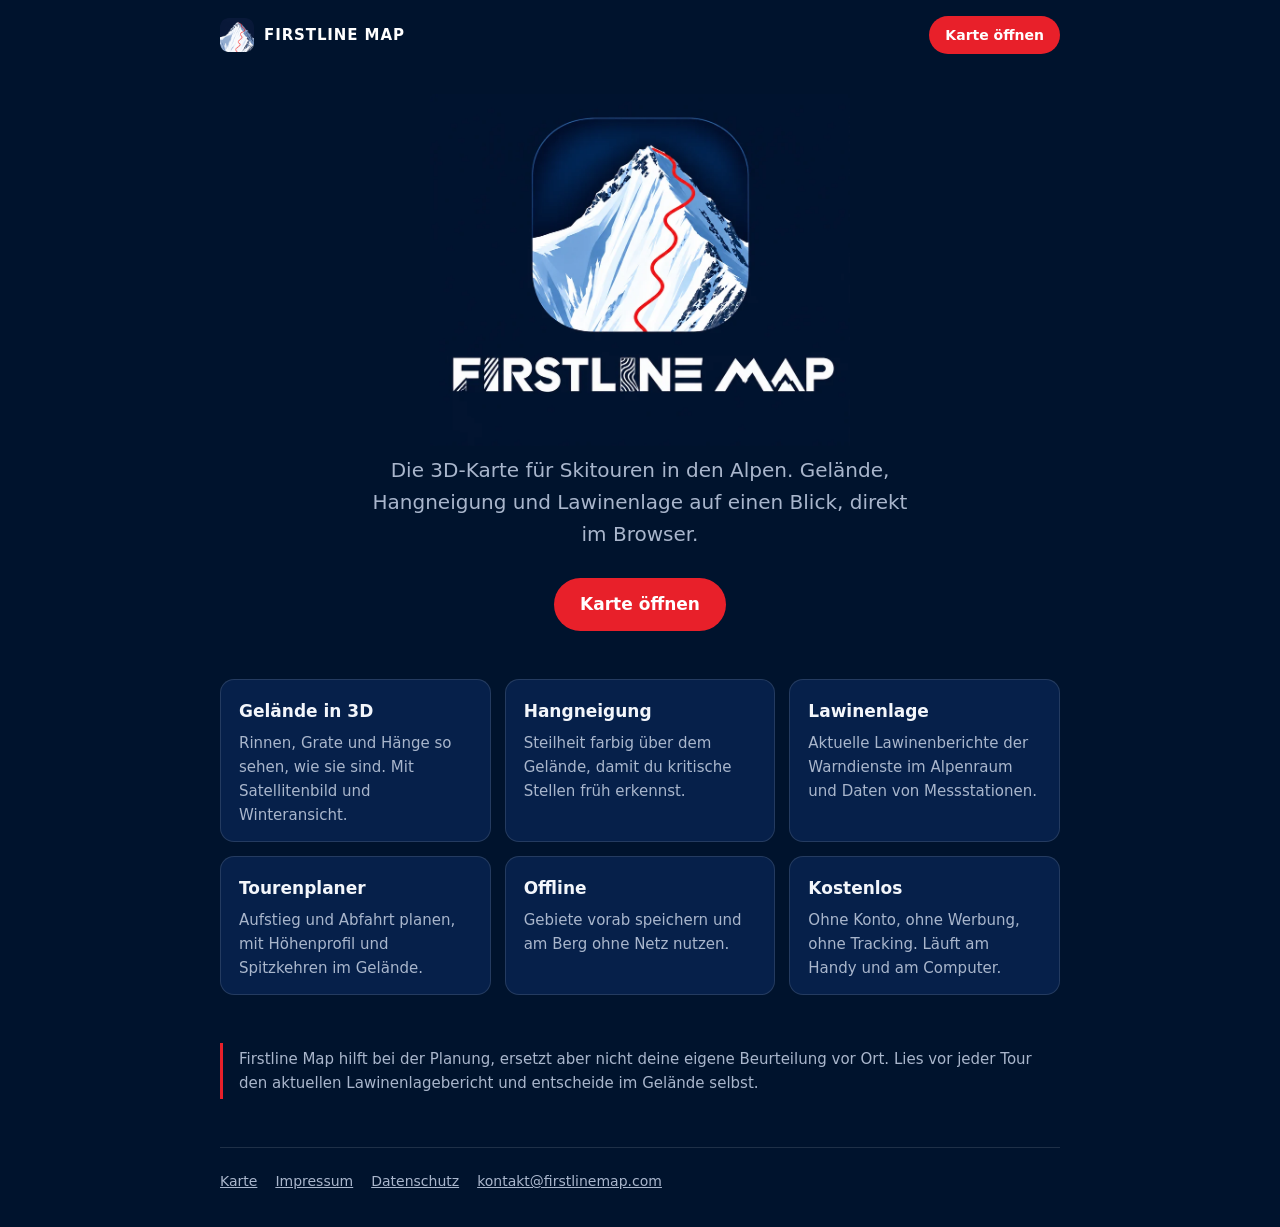
==== index.html @ 265bdfd9 "Startseite, Impressum und Datenschutz Co-Authored-By: Claude Opus 5.5 <noreply@anthropic.com> Claude" ====
<!doctype html>
<html lang="de">
<head>
<meta charset="utf-8">
<meta name="viewport" content="width=device-width,initial-scale=1">
<title>Firstline Map: 3D-Tourenkarte für Skitouren in den Alpen</title>
<meta name="description" content="Firstline Map ist eine kostenlose 3D-Karte für Skitouren und Bergtouren in den Alpen: Gelände, Hangneigung, Lawinenlage und Tourenplaner im Browser.">
<meta name="theme-color" content="#00132d">
<link rel="icon" href="icon-192.png">
<link rel="apple-touch-icon" href="icon-192.png">
<meta property="og:title" content="Firstline Map">
<meta property="og:description" content="3D-Tourenkarte für Skitouren in den Alpen.">
<meta property="og:image" content="https://firstlinemap.com/icon-512.png">
<link rel="stylesheet" href="style.css">
<script>
/* firstlinemap.com hatte kurz die Karten-App. Alten Offline-Speicher dieser Adresse aufräumen. */
if("serviceWorker" in navigator){navigator.serviceWorker.getRegistrations().then(function(rs){rs.forEach(function(r){r.unregister()})}).catch(function(){})}
if(window.caches){caches.keys().then(function(ks){ks.forEach(function(k){caches.delete(k)})}).catch(function(){})}
</script>
</head>
<body>
<div class="wrap">
  <header class="top">
    <a class="brand" href="/"><img src="icon-192.png" alt="">Firstline Map</a>
    <a class="btn small" href="https://map.firstlinemap.com/">Karte öffnen</a>
  </header>

  <section class="hero">
    <img src="splash-logo.webp" alt="Firstline Map Logo" width="900" height="753">
    <p class="lead">Die 3D-Karte für Skitouren in den Alpen. Gelände, Hangneigung und Lawinenlage auf einen Blick, direkt im Browser.</p>
    <a class="btn" href="https://map.firstlinemap.com/">Karte öffnen</a>
  </section>

  <section class="feat">
    <div><h3>Gelände in 3D</h3><p>Rinnen, Grate und Hänge so sehen, wie sie sind. Mit Satellitenbild und Winteransicht.</p></div>
    <div><h3>Hangneigung</h3><p>Steilheit farbig über dem Gelände, damit du kritische Stellen früh erkennst.</p></div>
    <div><h3>Lawinenlage</h3><p>Aktuelle Lawinenberichte der Warndienste im Alpenraum und Daten von Messstationen.</p></div>
    <div><h3>Tourenplaner</h3><p>Aufstieg und Abfahrt planen, mit Höhenprofil und Spitzkehren im Gelände.</p></div>
    <div><h3>Offline</h3><p>Gebiete vorab speichern und am Berg ohne Netz nutzen.</p></div>
    <div><h3>Kostenlos</h3><p>Ohne Konto, ohne Werbung, ohne Tracking. Läuft am Handy und am Computer.</p></div>
  </section>

  <p class="note">Firstline Map hilft bei der Planung, ersetzt aber nicht deine eigene Beurteilung vor Ort. Lies vor jeder Tour den aktuellen Lawinenlagebericht und entscheide im Gelände selbst.</p>

  <footer>
    <nav>
      <a href="https://map.firstlinemap.com/">Karte</a>
      <a href="/impressum/">Impressum</a>
      <a href="/datenschutz/">Datenschutz</a>
      <a href="mailto:kontakt@firstlinemap.com">kontakt@firstlinemap.com</a>
    </nav>
  </footer>
</div>
</body>
</html>
---- style.css ----
:root{--bg:#00132d;--bg2:#06204a;--fg:#f3f6fb;--mut:#a9b6cc;--red:#e8202a;--line:rgba(255,255,255,.12)}
*{box-sizing:border-box}
html,body{margin:0;background:var(--bg);color:var(--fg);font:16px/1.6 system-ui,-apple-system,"Segoe UI",Roboto,Helvetica,Arial,sans-serif;-webkit-text-size-adjust:100%}
a{color:#fff}
.wrap{max-width:880px;margin:0 auto;padding:0 20px}
header.top{display:flex;align-items:center;justify-content:space-between;padding:16px 0}
header.top a.brand{display:flex;align-items:center;gap:10px;text-decoration:none;font-weight:700;letter-spacing:.06em;text-transform:uppercase;font-size:15px}
header.top img{width:34px;height:34px;border-radius:8px}
.btn{display:inline-block;background:var(--red);color:#fff;text-decoration:none;font-weight:700;padding:13px 26px;border-radius:999px;font-size:17px}
.btn.small{padding:8px 16px;font-size:14px}
.btn:hover{filter:brightness(1.1)}
.hero{text-align:center;padding:24px 0 48px}
.hero img{width:min(420px,86%);height:auto;display:block;margin:0 auto 8px}
.hero p.lead{font-size:20px;color:var(--mut);max-width:560px;margin:0 auto 28px}
.feat{display:grid;grid-template-columns:repeat(auto-fit,minmax(240px,1fr));gap:14px;padding:0 0 48px}
.feat div{background:var(--bg2);border:1px solid var(--line);border-radius:14px;padding:18px 18px 14px}
.feat h3{margin:0 0 6px;font-size:17px}
.feat p{margin:0;color:var(--mut);font-size:15px}
.note{border-left:3px solid var(--red);padding:4px 0 4px 16px;color:var(--mut);margin:0 0 48px;font-size:15px}
.doc{padding:8px 0 56px}
.doc h1{font-size:30px;margin:12px 0 18px}
.doc h2{font-size:19px;margin:30px 0 8px}
.doc p,.doc li{color:#dbe3ef}
.doc ul{padding-left:20px}
footer{border-top:1px solid var(--line);padding:22px 0 34px;color:var(--mut);font-size:14px}
footer nav{display:flex;flex-wrap:wrap;gap:18px}
footer a{color:var(--mut)}
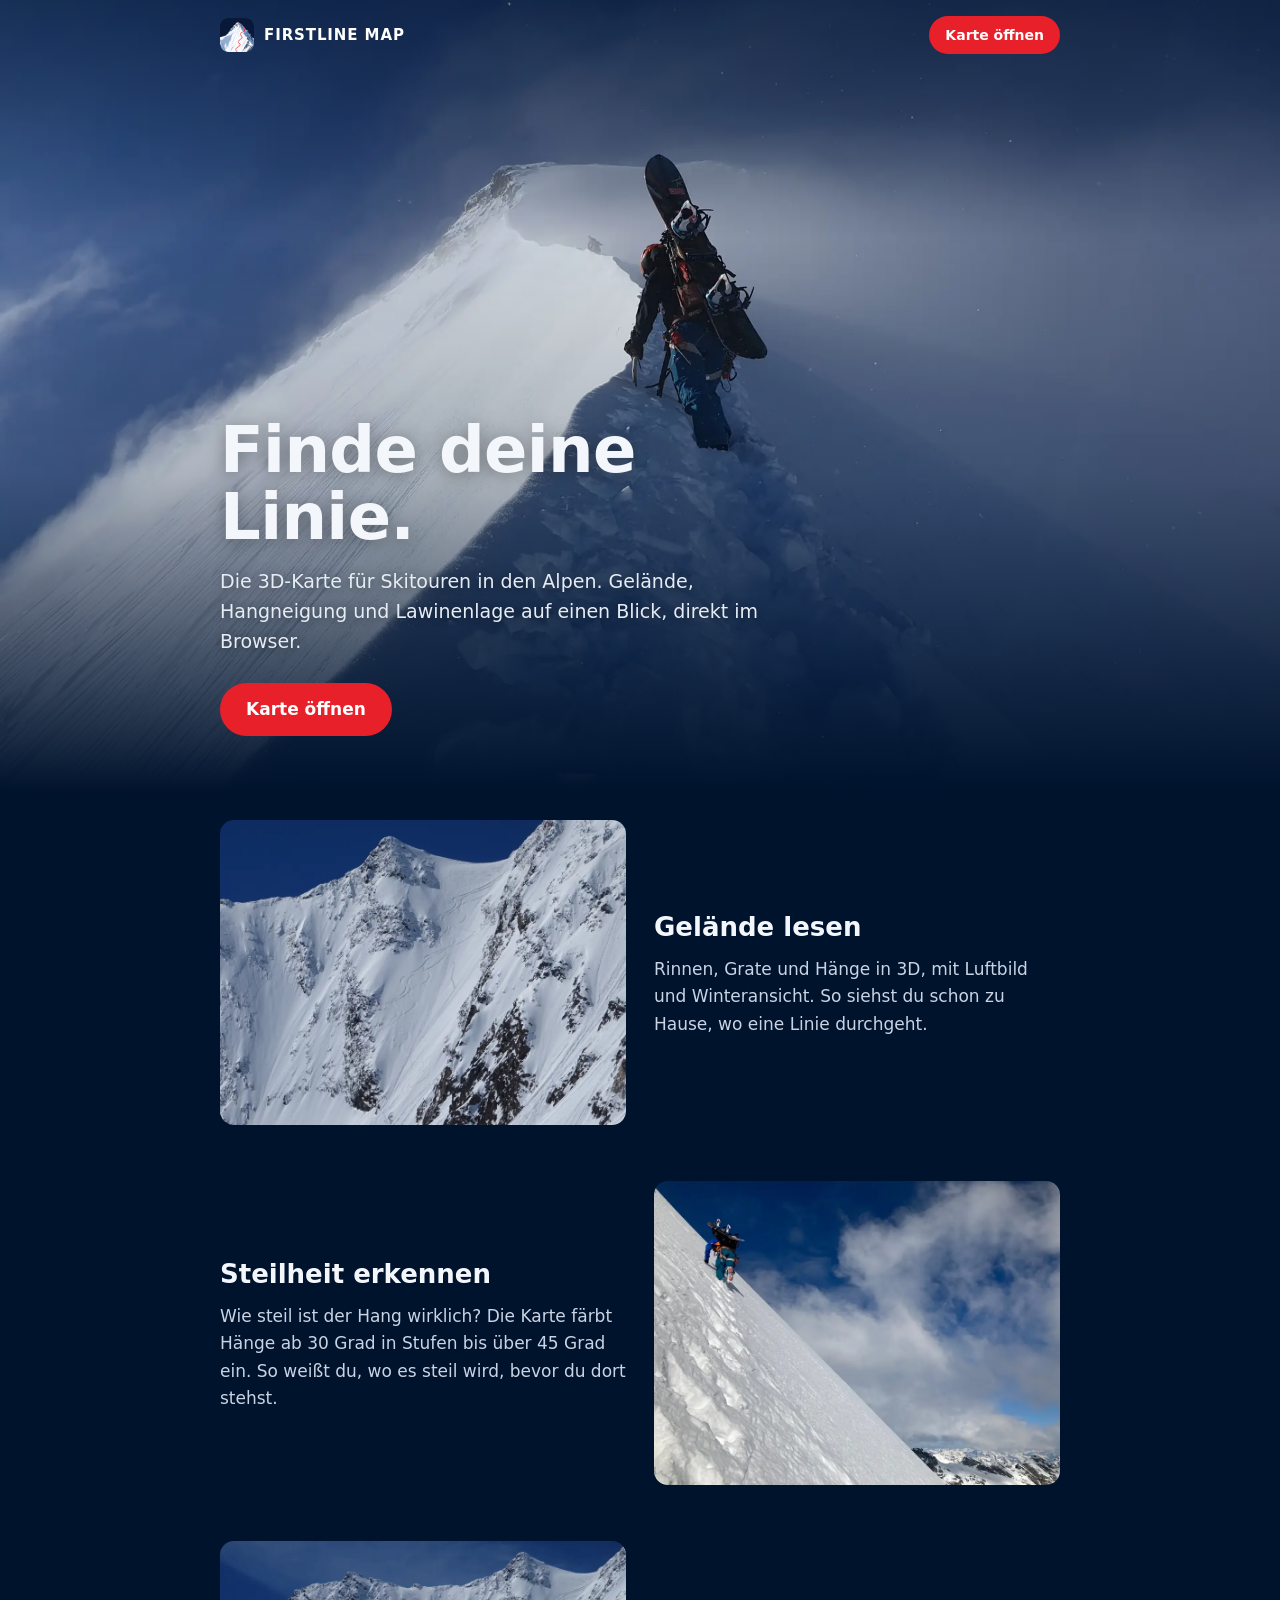
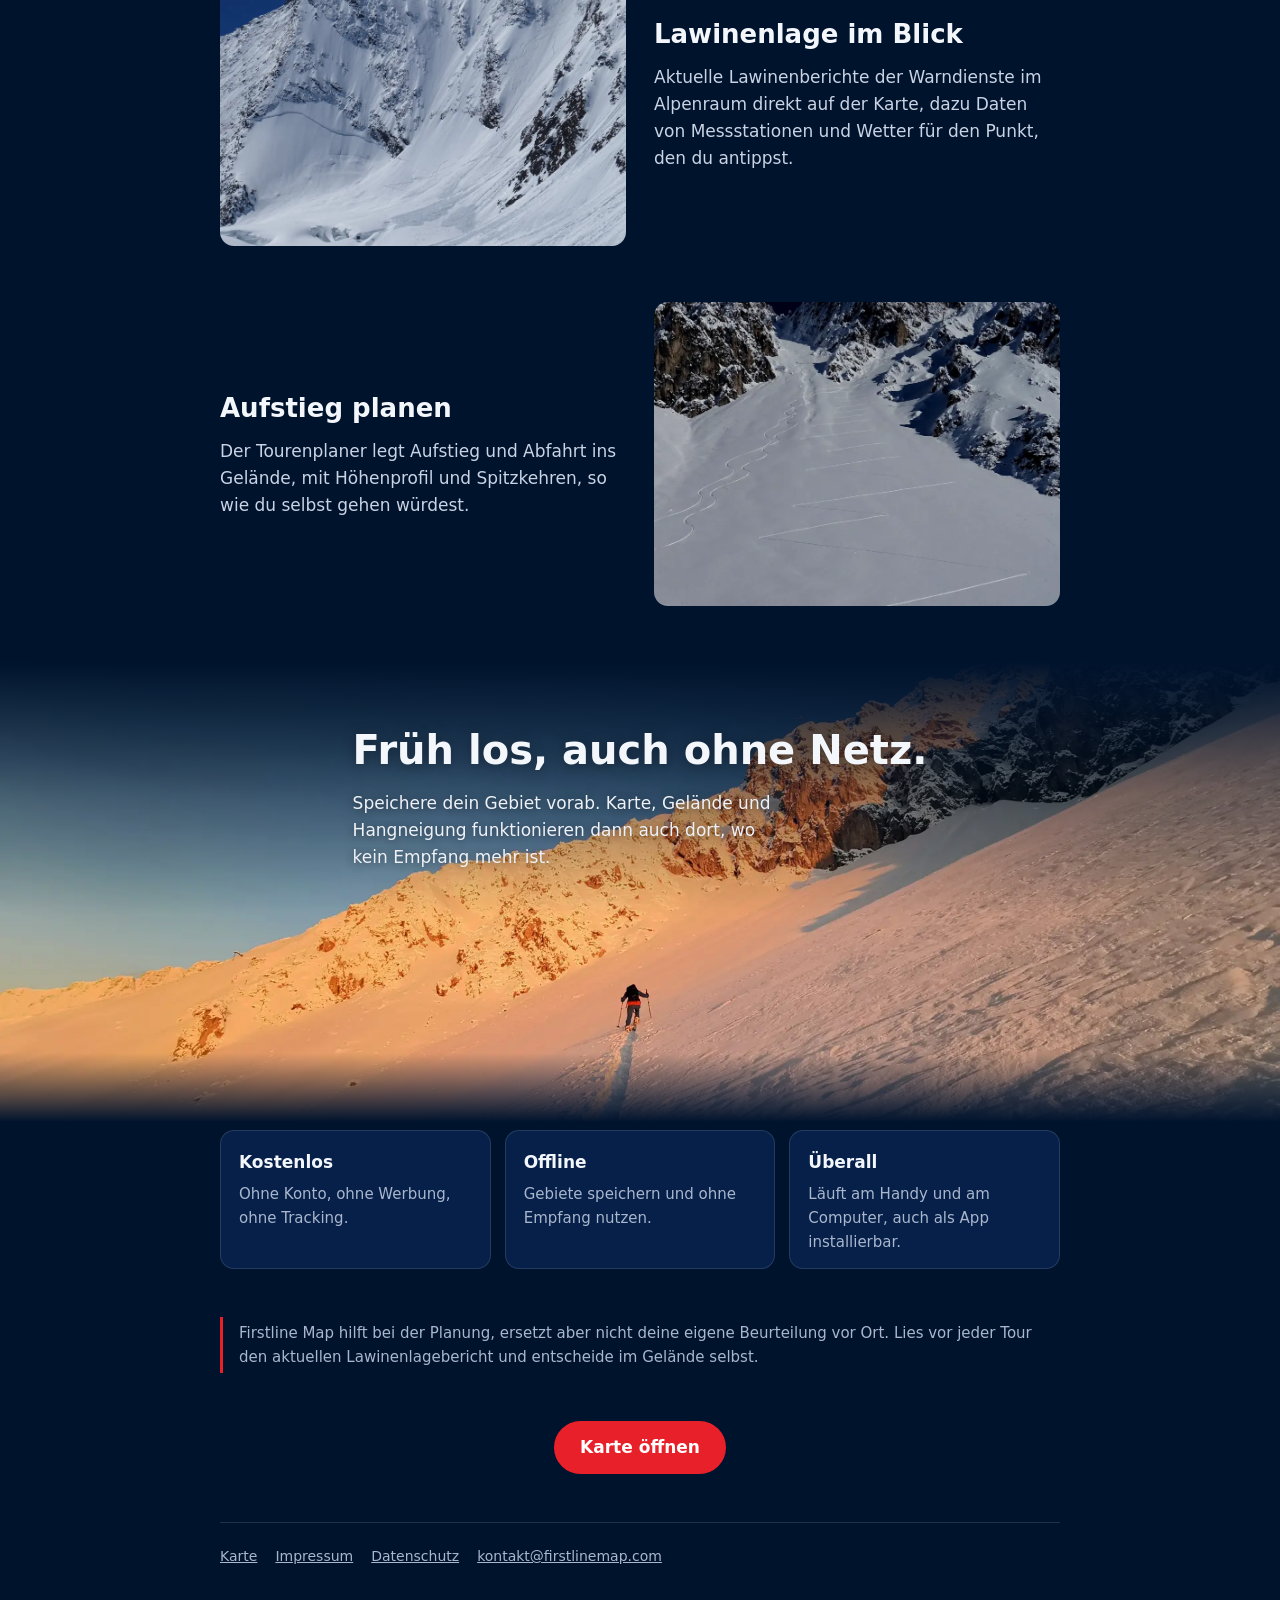
==== commit a97be77a: "Startseite mit Fotos Co-Authored-By: Claude Opus 5.5 <noreply@anthropic.com> Claude-Session: https:/" ====
--- a/index.html
+++ b/index.html
@@ -10,7 +10,8 @@
 <link rel="apple-touch-icon" href="icon-192.png">
 <meta property="og:title" content="Firstline Map">
 <meta property="og:description" content="3D-Tourenkarte für Skitouren in den Alpen.">
-<meta property="og:image" content="https://firstlinemap.com/icon-512.png">
+<meta property="og:image" content="https://firstlinemap.com/img/grat-1080.webp">
+<link rel="preload" as="image" href="img/grat-1080.webp" imagesrcset="img/grat-1080.webp 1080w, img/grat-1920.webp 1920w" imagesizes="100vw">
 <link rel="stylesheet" href="style.css">
 <script>
 /* firstlinemap.com hatte kurz die Karten-App. Alten Offline-Speicher dieser Adresse aufräumen. */
@@ -19,28 +20,78 @@
 </script>
 </head>
 <body>
+<section class="hero">
+  <img class="hero-bg" src="img/grat-1080.webp" srcset="img/grat-1080.webp 1080w, img/grat-1920.webp 1920w" sizes="100vw" alt="Snowboarder steigt mit dem Board am Rucksack über einen verschneiten Grat">
+  <div class="wrap hero-in">
+    <header class="top">
+      <a class="brand" href="/"><img src="icon-192.png" alt="">Firstline Map</a>
+      <a class="btn small" href="https://map.firstlinemap.com/">Karte öffnen</a>
+    </header>
+    <div class="hero-text">
+      <h1>Finde deine Linie.</h1>
+      <p class="lead">Die 3D-Karte für Skitouren in den Alpen. Gelände, Hangneigung und Lawinenlage auf einen Blick, direkt im Browser.</p>
+      <a class="btn" href="https://map.firstlinemap.com/">Karte öffnen</a>
+    </div>
+  </div>
+</section>
+
 <div class="wrap">
-  <header class="top">
-    <a class="brand" href="/"><img src="icon-192.png" alt="">Firstline Map</a>
-    <a class="btn small" href="https://map.firstlinemap.com/">Karte öffnen</a>
-  </header>
-
-  <section class="hero">
-    <img src="splash-logo.webp" alt="Firstline Map Logo" width="900" height="753">
-    <p class="lead">Die 3D-Karte für Skitouren in den Alpen. Gelände, Hangneigung und Lawinenlage auf einen Blick, direkt im Browser.</p>
-    <a class="btn" href="https://map.firstlinemap.com/">Karte öffnen</a>
+  <section class="story">
+    <img src="img/linien-900.webp" alt="Steile Bergflanke mit Abfahrtsspuren zwischen Felsen" width="900" height="675" loading="lazy">
+    <div>
+      <h2>Gelände lesen</h2>
+      <p>Rinnen, Grate und Hänge in 3D, mit Luftbild und Winteransicht. So siehst du schon zu Hause, wo eine Linie durchgeht.</p>
+    </div>
   </section>
 
+  <section class="story rev">
+    <img src="img/steil-900.webp" alt="Snowboarder steigt mit dem Board am Rucksack eine steile Schneeflanke hinauf" width="900" height="675" loading="lazy">
+    <div>
+      <h2>Steilheit erkennen</h2>
+      <p>Wie steil ist der Hang wirklich? Die Karte färbt Hänge ab 30 Grad in Stufen bis über 45 Grad ein. So weißt du, wo es steil wird, bevor du dort stehst.</p>
+    </div>
+  </section>
+
+  <section class="story">
+    <img src="img/lawine-900.webp" alt="Bergwand mit sichtbarem Schneebrettanriss" width="900" height="675" loading="lazy">
+    <div>
+      <h2>Lawinenlage im Blick</h2>
+      <p>Aktuelle Lawinenberichte der Warndienste im Alpenraum direkt auf der Karte, dazu Daten von Messstationen und Wetter für den Punkt, den du antippst.</p>
+    </div>
+  </section>
+
+  <section class="story rev">
+    <img src="img/spitzkehren-900.webp" alt="Rinne mit Spitzkehren-Aufstiegsspur und Abfahrtsspuren" width="900" height="675" loading="lazy">
+    <div>
+      <h2>Aufstieg planen</h2>
+      <p>Der Tourenplaner legt Aufstieg und Abfahrt ins Gelände, mit Höhenprofil und Spitzkehren, so wie du selbst gehen würdest.</p>
+    </div>
+  </section>
+</div>
+
+<section class="band">
+  <picture>
+    <source media="(max-width:700px)" srcset="img/morgenrot-hoch-800.webp">
+    <img src="img/morgenrot-1080.webp" srcset="img/morgenrot-1080.webp 1080w, img/morgenrot-1920.webp 1920w" sizes="100vw" alt="Skitourengeher im Morgenrot unter einer Felswand" loading="lazy">
+  </picture>
+  <div class="wrap band-in">
+    <h2>Früh los, auch ohne Netz.</h2>
+    <p>Speichere dein Gebiet vorab. Karte, Gelände und Hangneigung funktionieren dann auch dort, wo kein Empfang mehr ist.</p>
+  </div>
+</section>
+
+<div class="wrap">
   <section class="feat">
-    <div><h3>Gelände in 3D</h3><p>Rinnen, Grate und Hänge so sehen, wie sie sind. Mit Satellitenbild und Winteransicht.</p></div>
-    <div><h3>Hangneigung</h3><p>Steilheit farbig über dem Gelände, damit du kritische Stellen früh erkennst.</p></div>
-    <div><h3>Lawinenlage</h3><p>Aktuelle Lawinenberichte der Warndienste im Alpenraum und Daten von Messstationen.</p></div>
-    <div><h3>Tourenplaner</h3><p>Aufstieg und Abfahrt planen, mit Höhenprofil und Spitzkehren im Gelände.</p></div>
-    <div><h3>Offline</h3><p>Gebiete vorab speichern und am Berg ohne Netz nutzen.</p></div>
-    <div><h3>Kostenlos</h3><p>Ohne Konto, ohne Werbung, ohne Tracking. Läuft am Handy und am Computer.</p></div>
+    <div><h3>Kostenlos</h3><p>Ohne Konto, ohne Werbung, ohne Tracking.</p></div>
+    <div><h3>Offline</h3><p>Gebiete speichern und ohne Empfang nutzen.</p></div>
+    <div><h3>Überall</h3><p>Läuft am Handy und am Computer, auch als App installierbar.</p></div>
   </section>
 
   <p class="note">Firstline Map hilft bei der Planung, ersetzt aber nicht deine eigene Beurteilung vor Ort. Lies vor jeder Tour den aktuellen Lawinenlagebericht und entscheide im Gelände selbst.</p>
+
+  <section class="cta">
+    <a class="btn" href="https://map.firstlinemap.com/">Karte öffnen</a>
+  </section>
 
   <footer>
     <nav>
--- a/style.css
+++ b/style.css
@@ -9,9 +9,21 @@
 .btn{display:inline-block;background:var(--red);color:#fff;text-decoration:none;font-weight:700;padding:13px 26px;border-radius:999px;font-size:17px}
 .btn.small{padding:8px 16px;font-size:14px}
 .btn:hover{filter:brightness(1.1)}
-.hero{text-align:center;padding:24px 0 48px}
-.hero img{width:min(420px,86%);height:auto;display:block;margin:0 auto 8px}
-.hero p.lead{font-size:20px;color:var(--mut);max-width:560px;margin:0 auto 28px}
+.hero{position:relative;min-height:88vh;display:flex;overflow:hidden;background:#0a2a5c}
+.hero-bg{position:absolute;inset:0;width:100%;height:100%;object-fit:cover;object-position:55% 40%}
+.hero::after{content:"";position:absolute;inset:0;background:linear-gradient(180deg,rgba(0,19,45,.55) 0%,rgba(0,19,45,.05) 30%,rgba(0,19,45,.25) 60%,var(--bg) 100%)}
+.hero-in{position:relative;z-index:1;display:flex;flex-direction:column;width:100%}
+.hero-text{margin-top:auto;padding:0 0 56px;max-width:560px}
+.hero h1{font-size:clamp(38px,7vw,64px);line-height:1.05;margin:0 0 14px;letter-spacing:-.01em;text-shadow:0 2px 18px rgba(0,0,0,.35)}
+.hero p.lead{font-size:19px;color:#e6ecf5;margin:0 0 26px;text-shadow:0 1px 10px rgba(0,0,0,.4)}
+.story{display:grid;grid-template-columns:1fr 1fr;gap:28px;align-items:center;padding:28px 0}
+.story img{width:100%;height:auto;border-radius:14px;display:block}
+.story h2{font-size:26px;margin:0 0 8px}
+.story p{color:#c9d3e3;margin:0;font-size:17px}
+.story.rev img{order:2}
+.feat{padding:28px 0 36px}
+.cta{text-align:center;padding:0 0 48px}
+@media (max-width:700px){.story{grid-template-columns:1fr;gap:14px;padding:20px 0}.story.rev img{order:0}.hero{min-height:82vh}}
 .feat{display:grid;grid-template-columns:repeat(auto-fit,minmax(240px,1fr));gap:14px;padding:0 0 48px}
 .feat div{background:var(--bg2);border:1px solid var(--line);border-radius:14px;padding:18px 18px 14px}
 .feat h3{margin:0 0 6px;font-size:17px}
@@ -25,3 +37,11 @@
 footer{border-top:1px solid var(--line);padding:22px 0 34px;color:var(--mut);font-size:14px}
 footer nav{display:flex;flex-wrap:wrap;gap:18px}
 footer a{color:var(--mut)}
+footer p{margin:12px 0 0}
+.band{position:relative;margin:28px 0 8px;min-height:460px;display:flex;align-items:flex-start;overflow:hidden}
+.band picture,.band img{position:absolute;inset:0;width:100%;height:100%;object-fit:cover}
+.band::after{content:"";position:absolute;inset:0;background:linear-gradient(180deg,var(--bg) 0%,rgba(0,19,45,.35) 30%,rgba(0,19,45,0) 55%,rgba(0,19,45,0) 85%,var(--bg) 100%)}
+.band-in{position:relative;z-index:1;padding:56px 20px 0}
+.band h2{font-size:clamp(28px,5vw,40px);margin:0 0 8px;text-shadow:0 2px 14px rgba(0,0,0,.35)}
+.band p{margin:0;max-width:420px;font-size:17px;color:#eef2f8;text-shadow:0 1px 8px rgba(0,0,0,.45)}
+@media (max-width:700px){.band{min-height:560px}.band-in{padding-top:40px}}
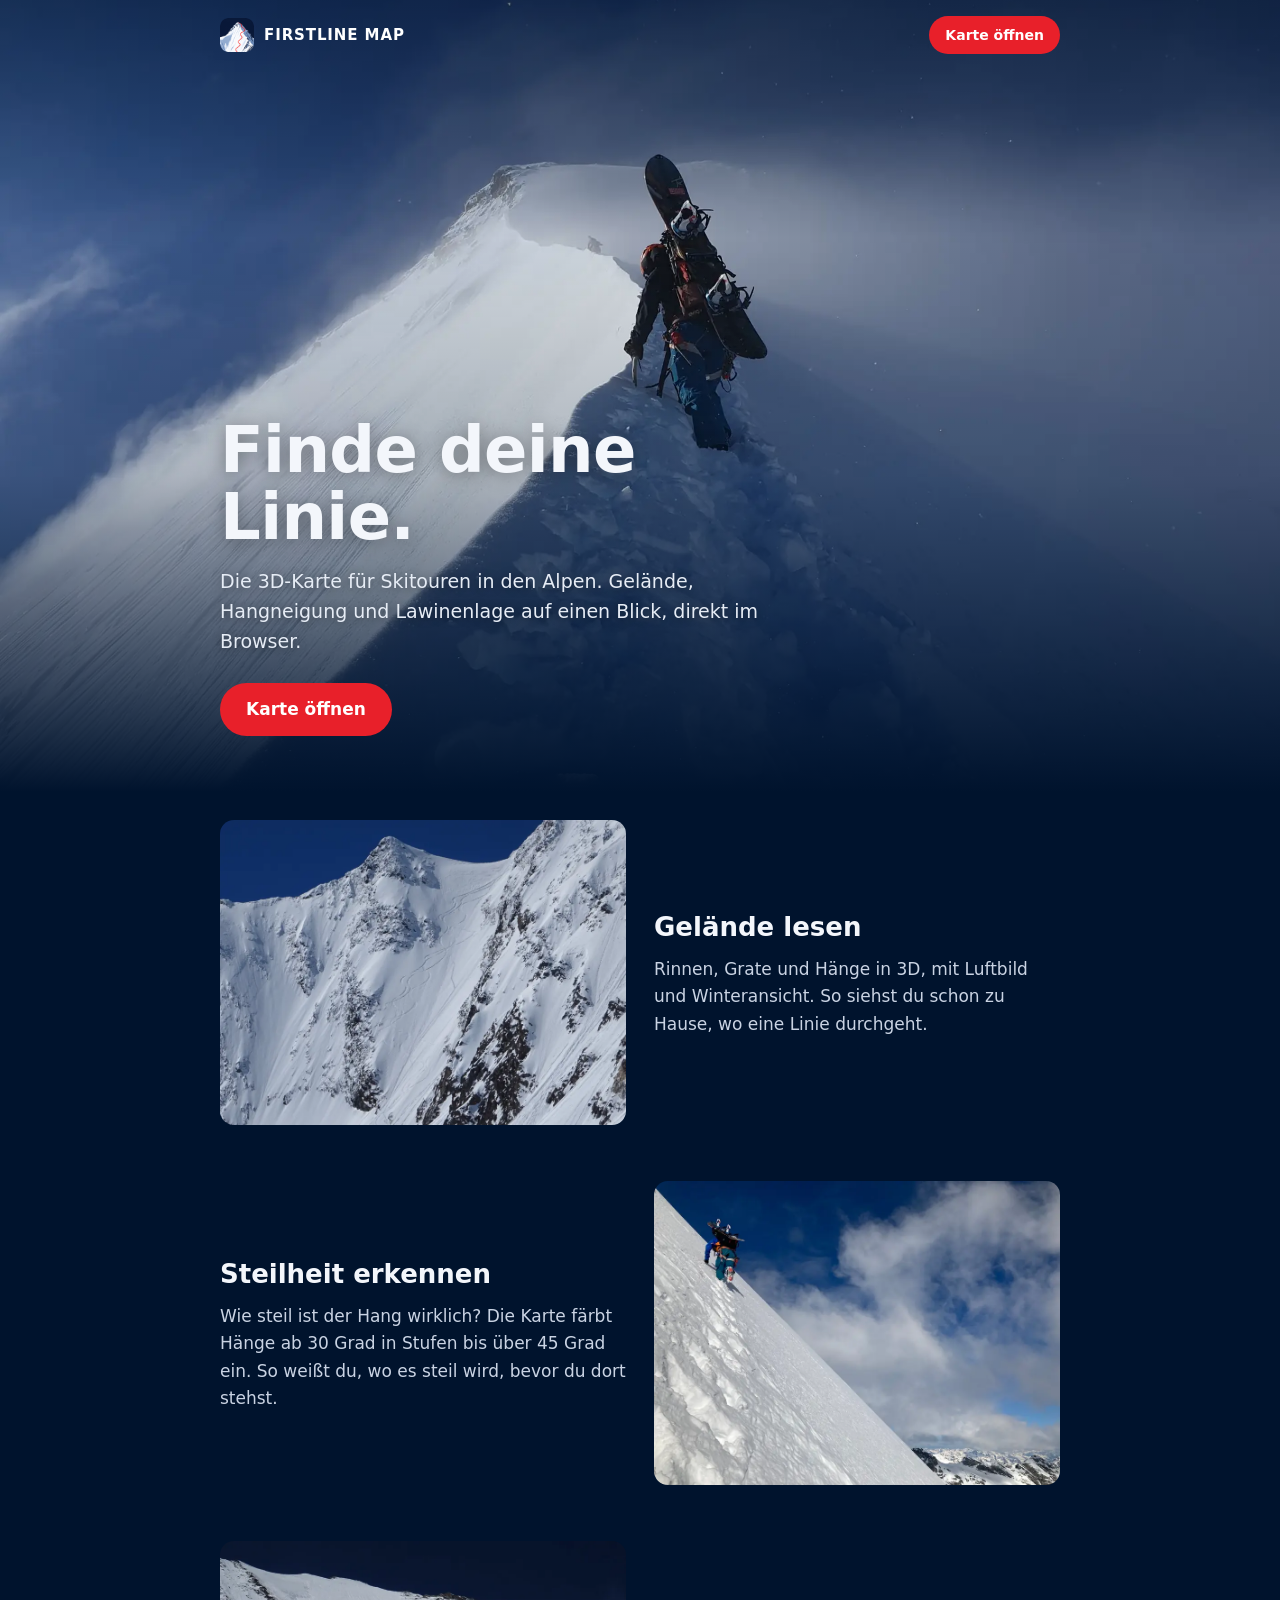
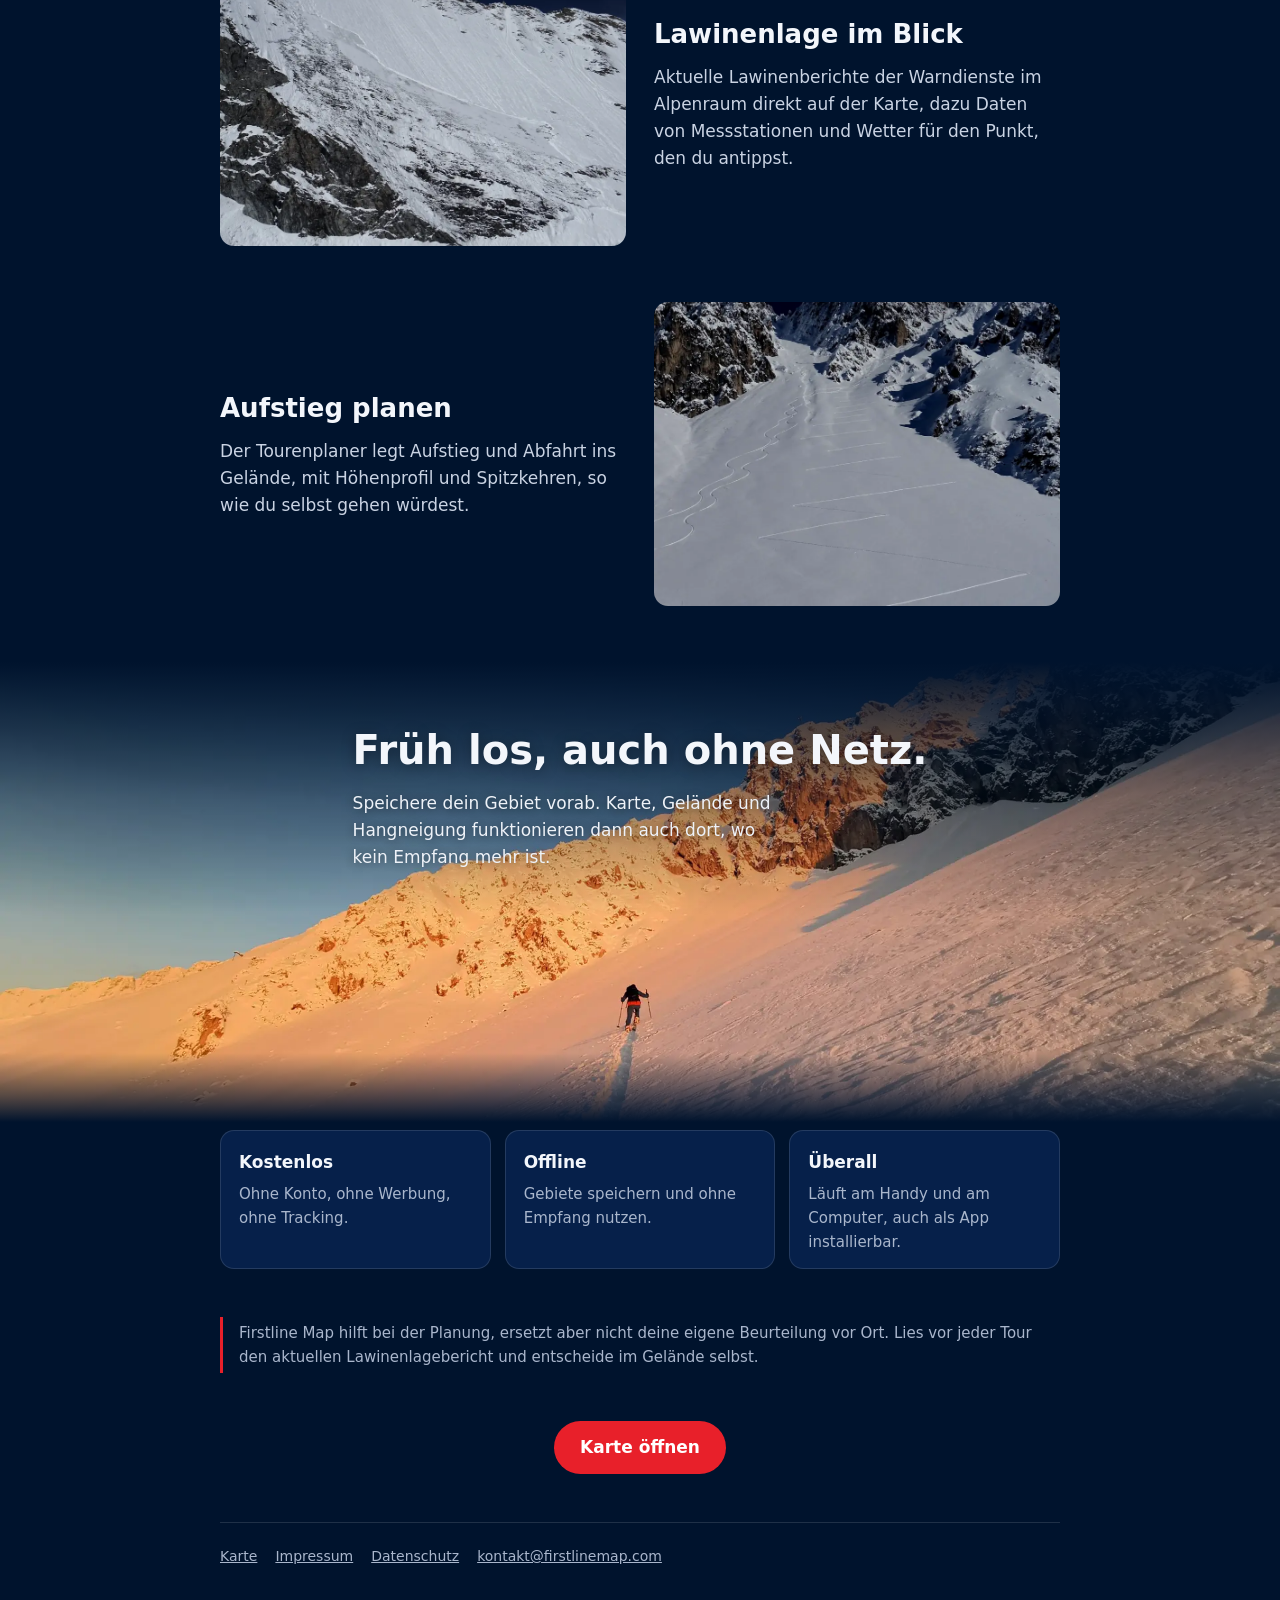
==== commit 65c9bd1a: "Neues Bild für Lawinenlage Co-Authored-By: Claude Opus 5.5 <noreply@anthropic.com> Claude-Session: h" ====
--- a/index.html
+++ b/index.html
@@ -53,7 +53,7 @@
   </section>
 
   <section class="story">
-    <img src="img/lawine-900.webp" alt="Bergwand mit sichtbarem Schneebrettanriss" width="900" height="675" loading="lazy">
+    <img src="img/lawine-900.webp" alt="Steile Bergflanke mit Anriss und Ablagerungen eines Schneebretts" width="900" height="675" loading="lazy">
     <div>
       <h2>Lawinenlage im Blick</h2>
       <p>Aktuelle Lawinenberichte der Warndienste im Alpenraum direkt auf der Karte, dazu Daten von Messstationen und Wetter für den Punkt, den du antippst.</p>
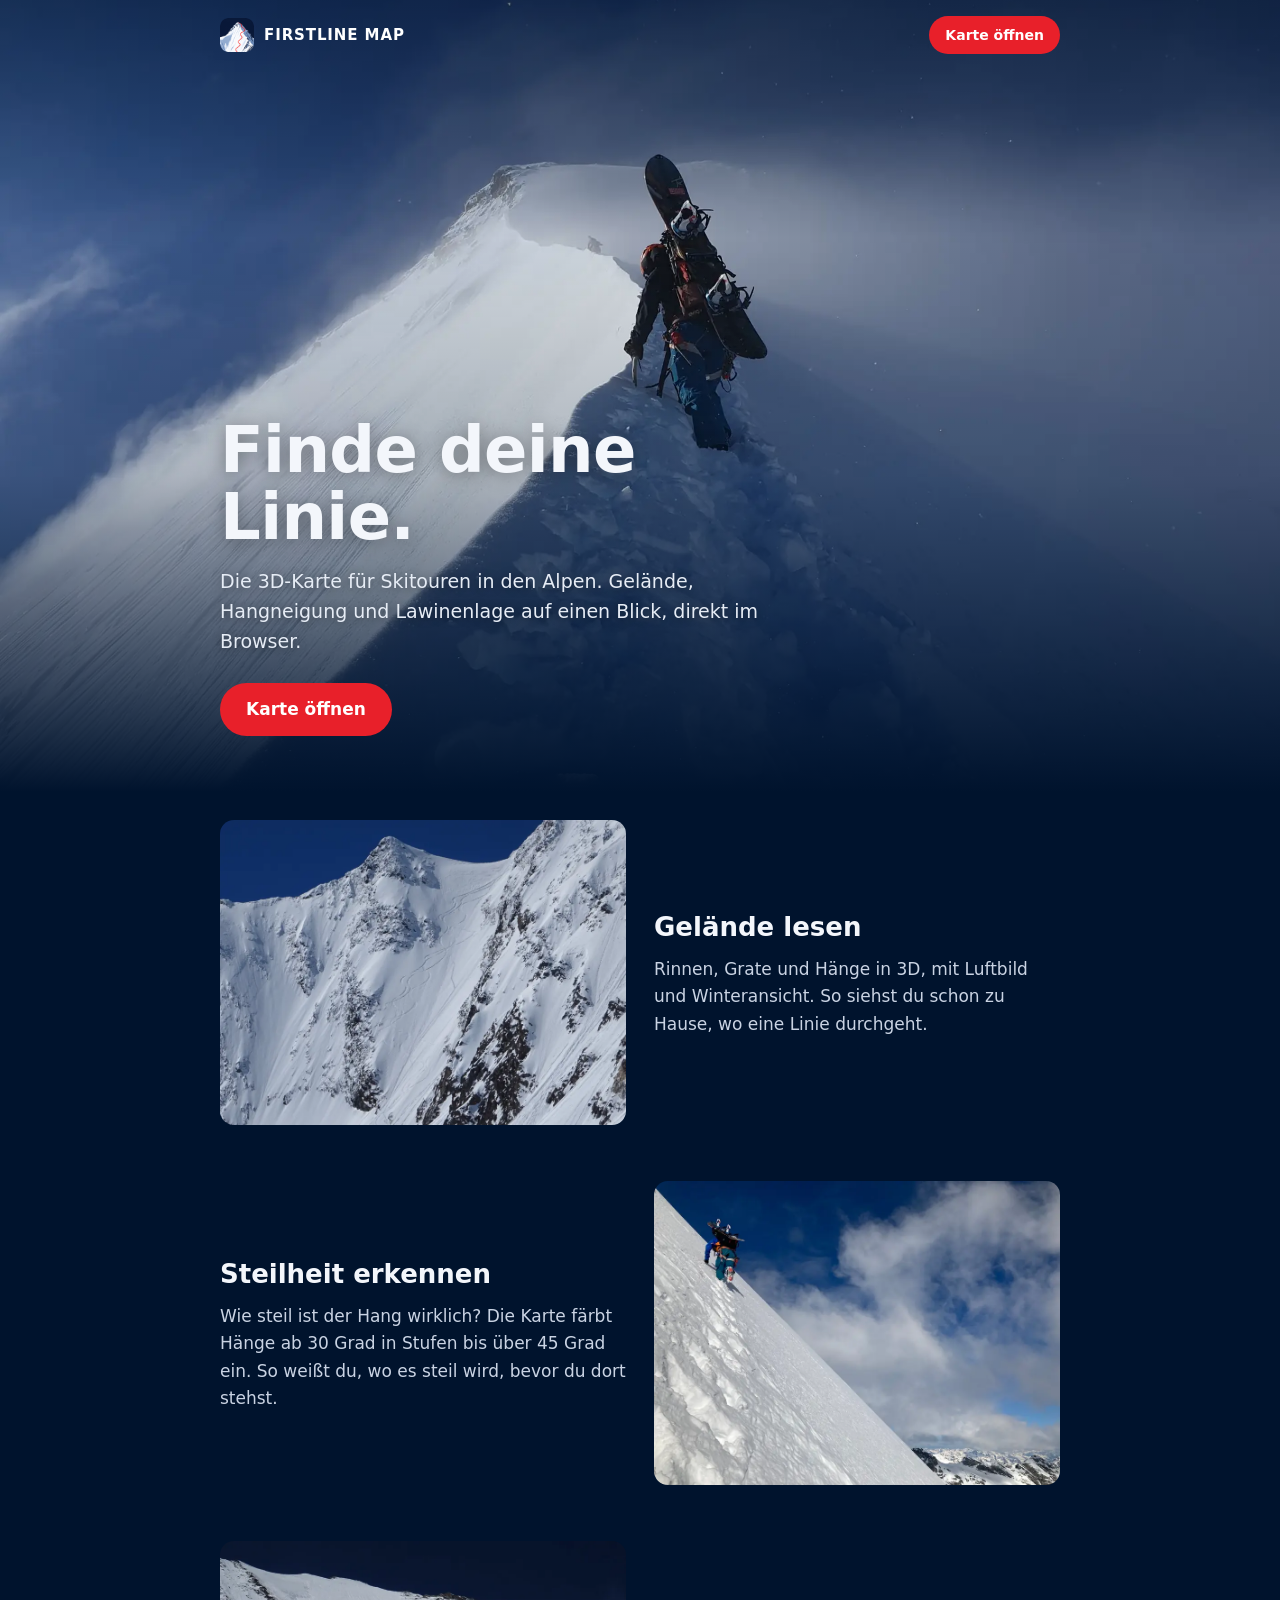
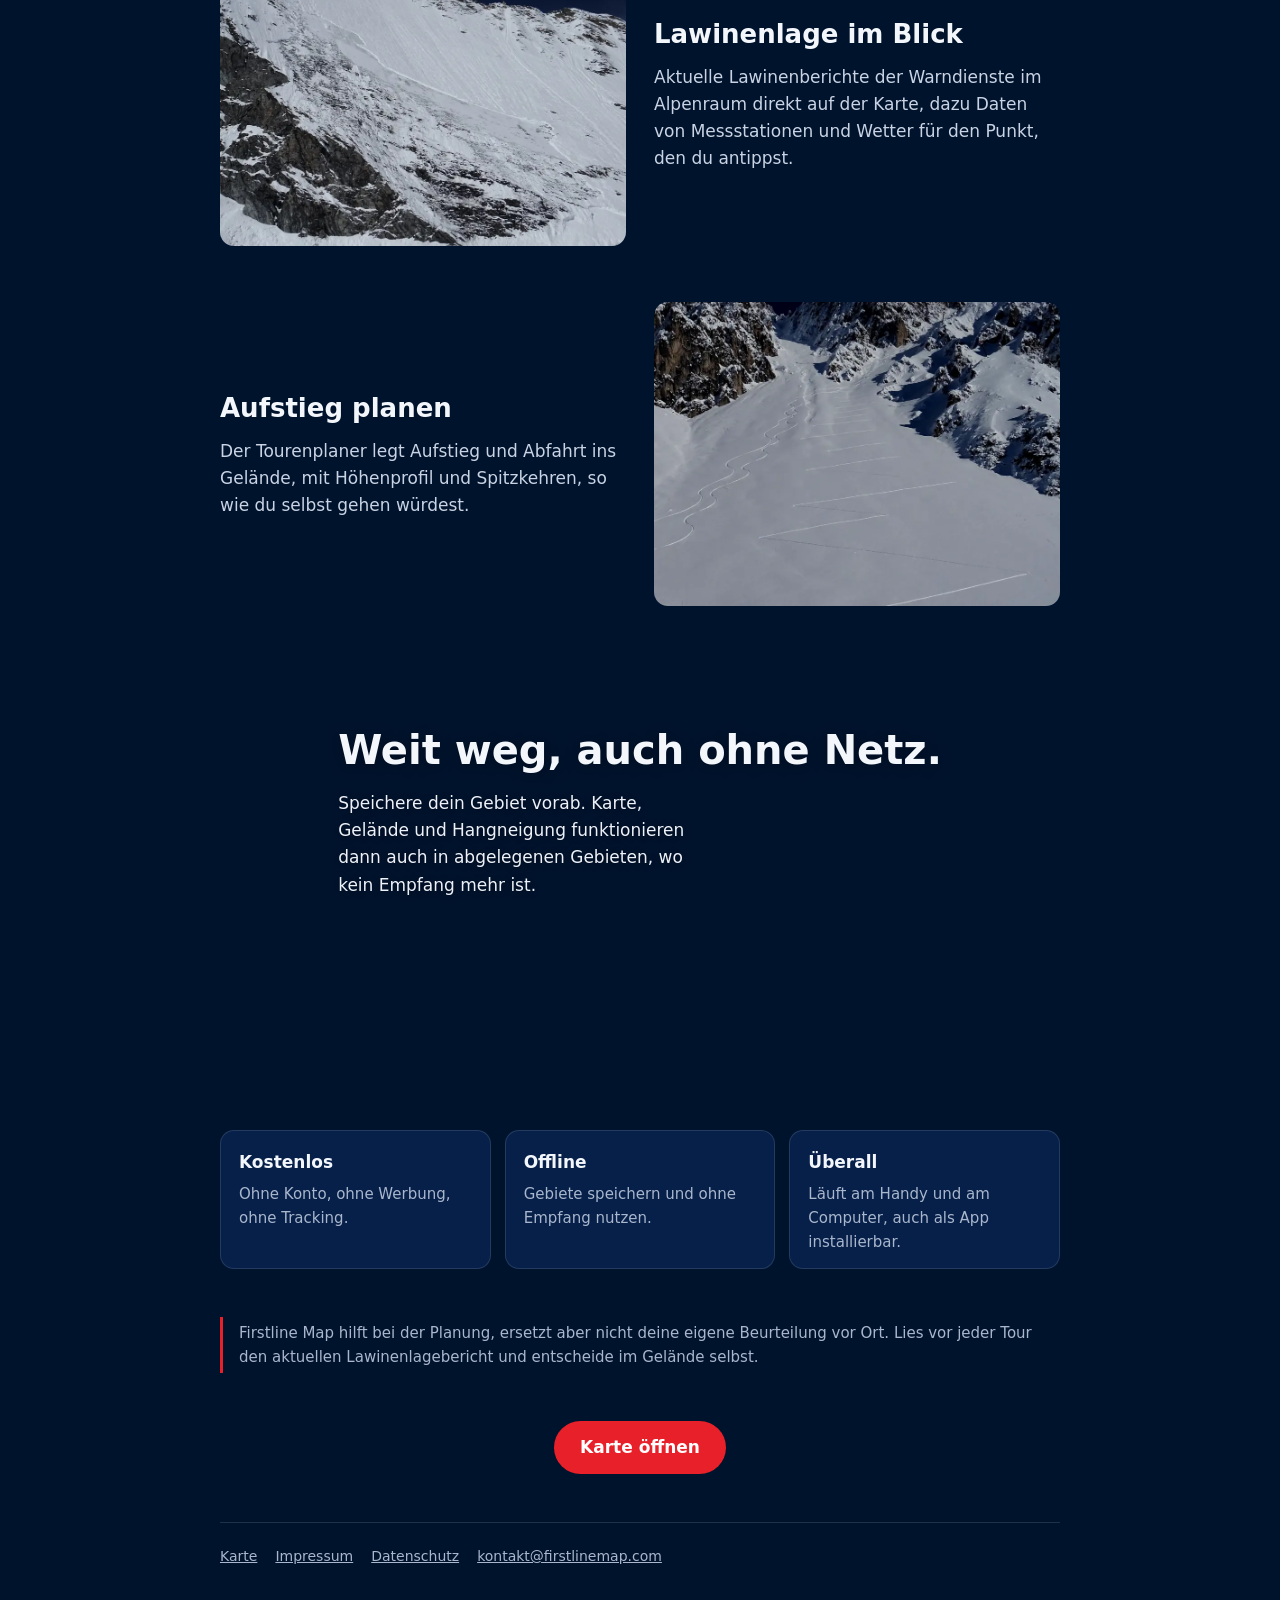
==== commit 92c00699: "Neues Bild für abgelegene Gebiete ohne Netz Co-Authored-By: Claude Opus 5.5 <noreply@anthropic.com> " ====
--- a/index.html
+++ b/index.html
@@ -71,12 +71,12 @@
 
 <section class="band">
   <picture>
-    <source media="(max-width:700px)" srcset="img/morgenrot-hoch-800.webp">
-    <img src="img/morgenrot-1080.webp" srcset="img/morgenrot-1080.webp 1080w, img/morgenrot-1920.webp 1920w" sizes="100vw" alt="Skitourengeher im Morgenrot unter einer Felswand" loading="lazy">
+    <source media="(max-width:700px)" srcset="img/abgelegen-mobil-800.webp">
+    <img src="img/abgelegen-1080.webp" srcset="img/abgelegen-1080.webp 1080w, img/abgelegen-1920.webp 1920w" sizes="100vw" alt="Skitourengeher mit Stirnlampe auf einem Gletscher in der Morgendämmerung, dahinter ein Gipfel im ersten Licht" loading="lazy">
   </picture>
   <div class="wrap band-in">
-    <h2>Früh los, auch ohne Netz.</h2>
-    <p>Speichere dein Gebiet vorab. Karte, Gelände und Hangneigung funktionieren dann auch dort, wo kein Empfang mehr ist.</p>
+    <h2>Weit weg, auch ohne Netz.</h2>
+    <p>Speichere dein Gebiet vorab. Karte, Gelände und Hangneigung funktionieren dann auch in abgelegenen Gebieten, wo kein Empfang mehr ist.</p>
   </div>
 </section>
 
--- a/style.css
+++ b/style.css
@@ -39,9 +39,10 @@
 footer a{color:var(--mut)}
 footer p{margin:12px 0 0}
 .band{position:relative;margin:28px 0 8px;min-height:460px;display:flex;align-items:flex-start;overflow:hidden}
-.band picture,.band img{position:absolute;inset:0;width:100%;height:100%;object-fit:cover}
+.band picture,.band img{position:absolute;inset:0;width:100%;height:100%;object-fit:cover;object-position:center bottom}
 .band::after{content:"";position:absolute;inset:0;background:linear-gradient(180deg,var(--bg) 0%,rgba(0,19,45,.35) 30%,rgba(0,19,45,0) 55%,rgba(0,19,45,0) 85%,var(--bg) 100%)}
 .band-in{position:relative;z-index:1;padding:56px 20px 0}
 .band h2{font-size:clamp(28px,5vw,40px);margin:0 0 8px;text-shadow:0 2px 14px rgba(0,0,0,.35)}
-.band p{margin:0;max-width:420px;font-size:17px;color:#eef2f8;text-shadow:0 1px 8px rgba(0,0,0,.45)}
+.band p{margin:0;max-width:370px;font-size:17px;color:#eef2f8;text-shadow:0 1px 8px rgba(0,0,0,.45)}
 @media (max-width:700px){.band{min-height:560px}.band-in{padding-top:40px}}
+@media (max-width:700px){.band{min-height:0;flex-direction:column}.band::after{display:none}.band-in{order:-1;padding:24px 20px 18px}.band picture,.band img{position:static;height:auto}.band h2,.band p{text-shadow:none}}
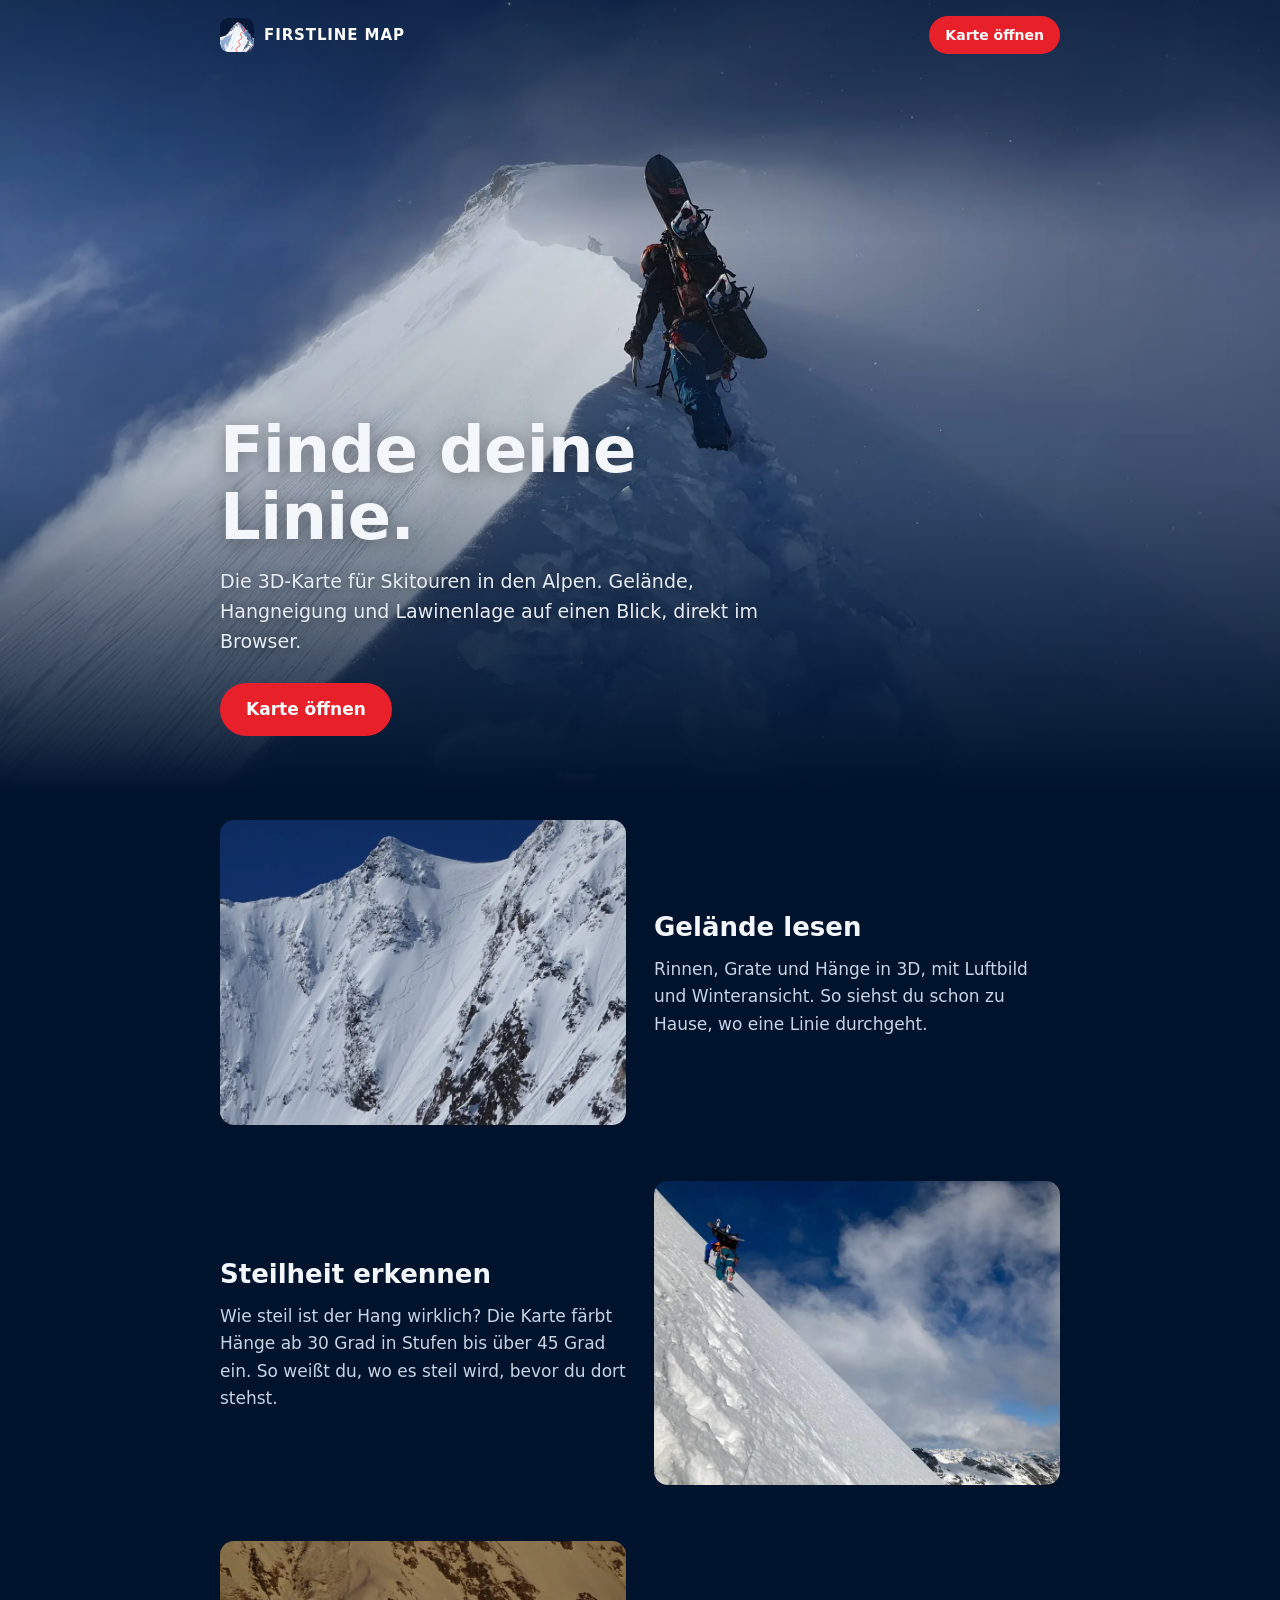
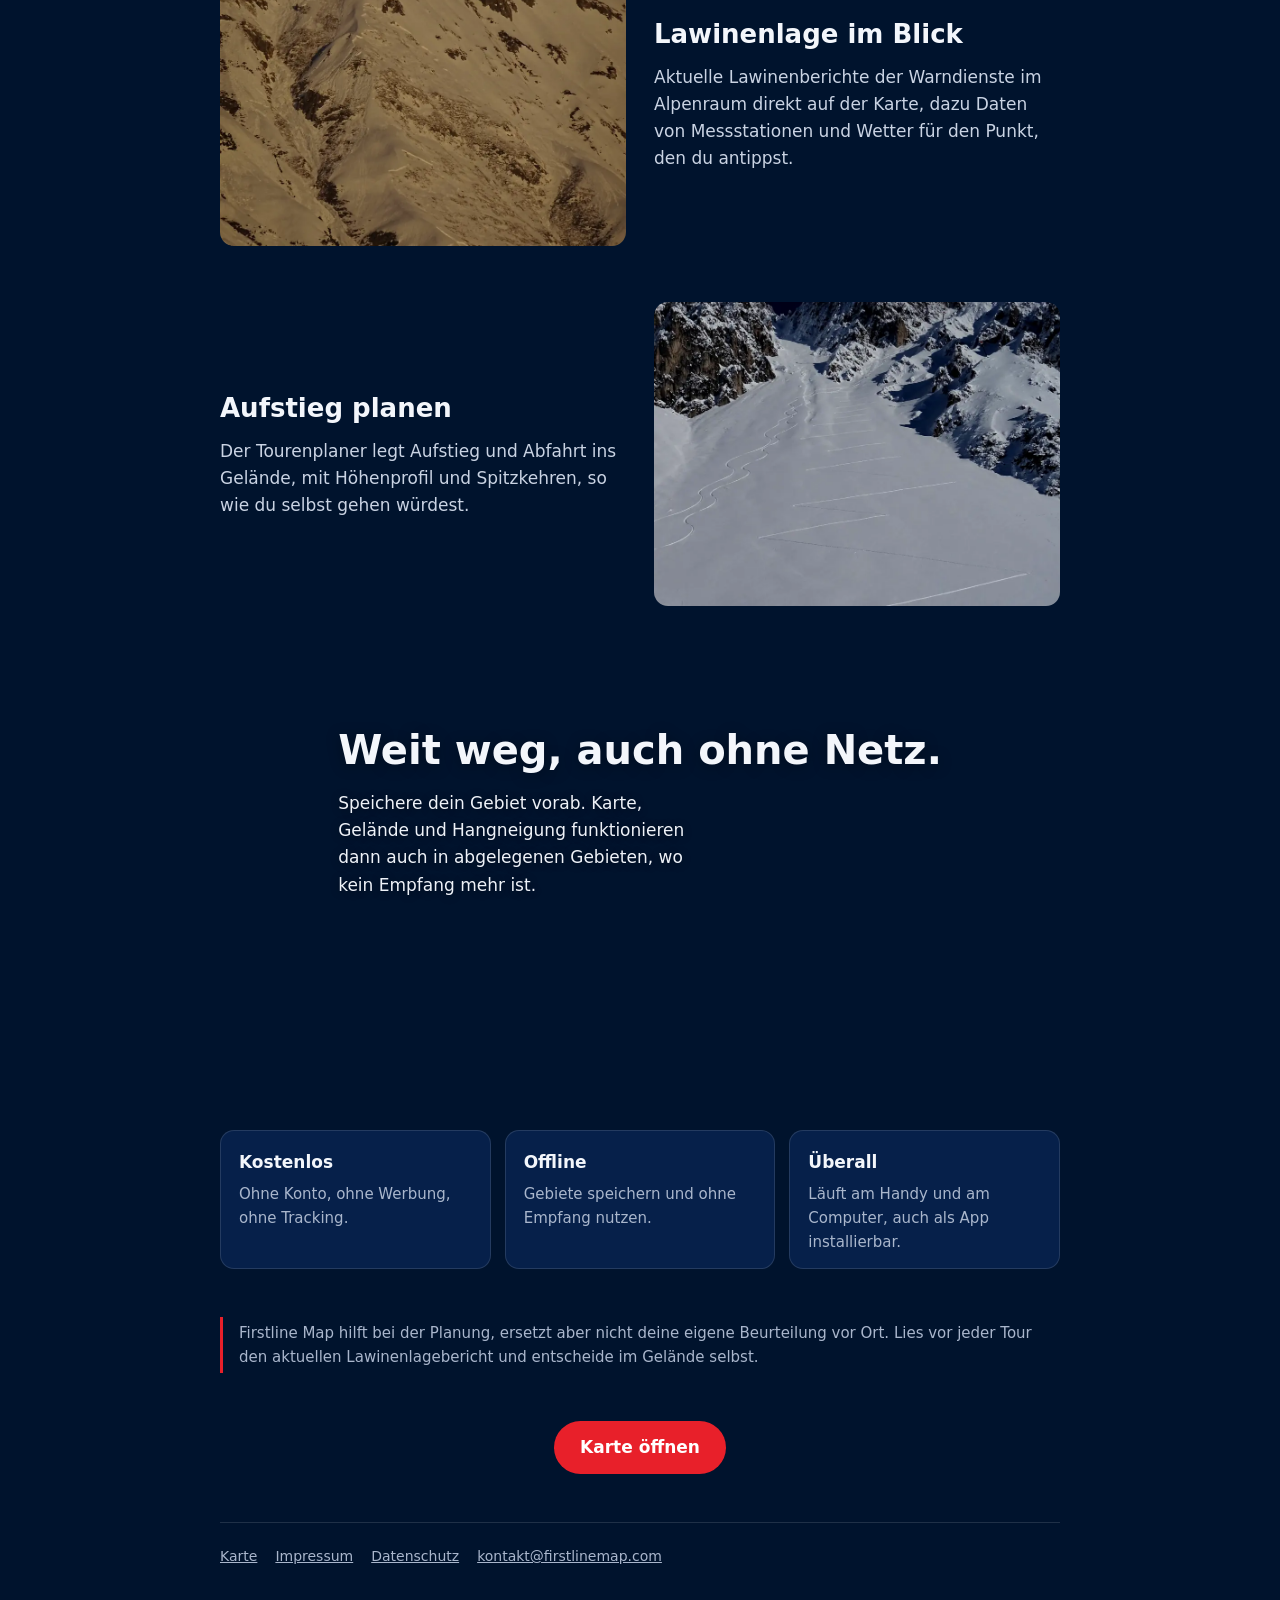
==== commit 9259b695: "Anderes Bild für Lawinenlage Co-Authored-By: Claude Opus 5.5 <noreply@anthropic.com> Claude-Session:" ====
--- a/index.html
+++ b/index.html
@@ -53,7 +53,7 @@
   </section>
 
   <section class="story">
-    <img src="img/lawine-900.webp" alt="Steile Bergflanke mit Anriss und Ablagerungen eines Schneebretts" width="900" height="675" loading="lazy">
+    <img src="img/lawine-900.webp" alt="Bergflanke im Abendlicht mit Anrissen und Ablagerungen mehrerer Lawinen" width="900" height="675" loading="lazy">
     <div>
       <h2>Lawinenlage im Blick</h2>
       <p>Aktuelle Lawinenberichte der Warndienste im Alpenraum direkt auf der Karte, dazu Daten von Messstationen und Wetter für den Punkt, den du antippst.</p>
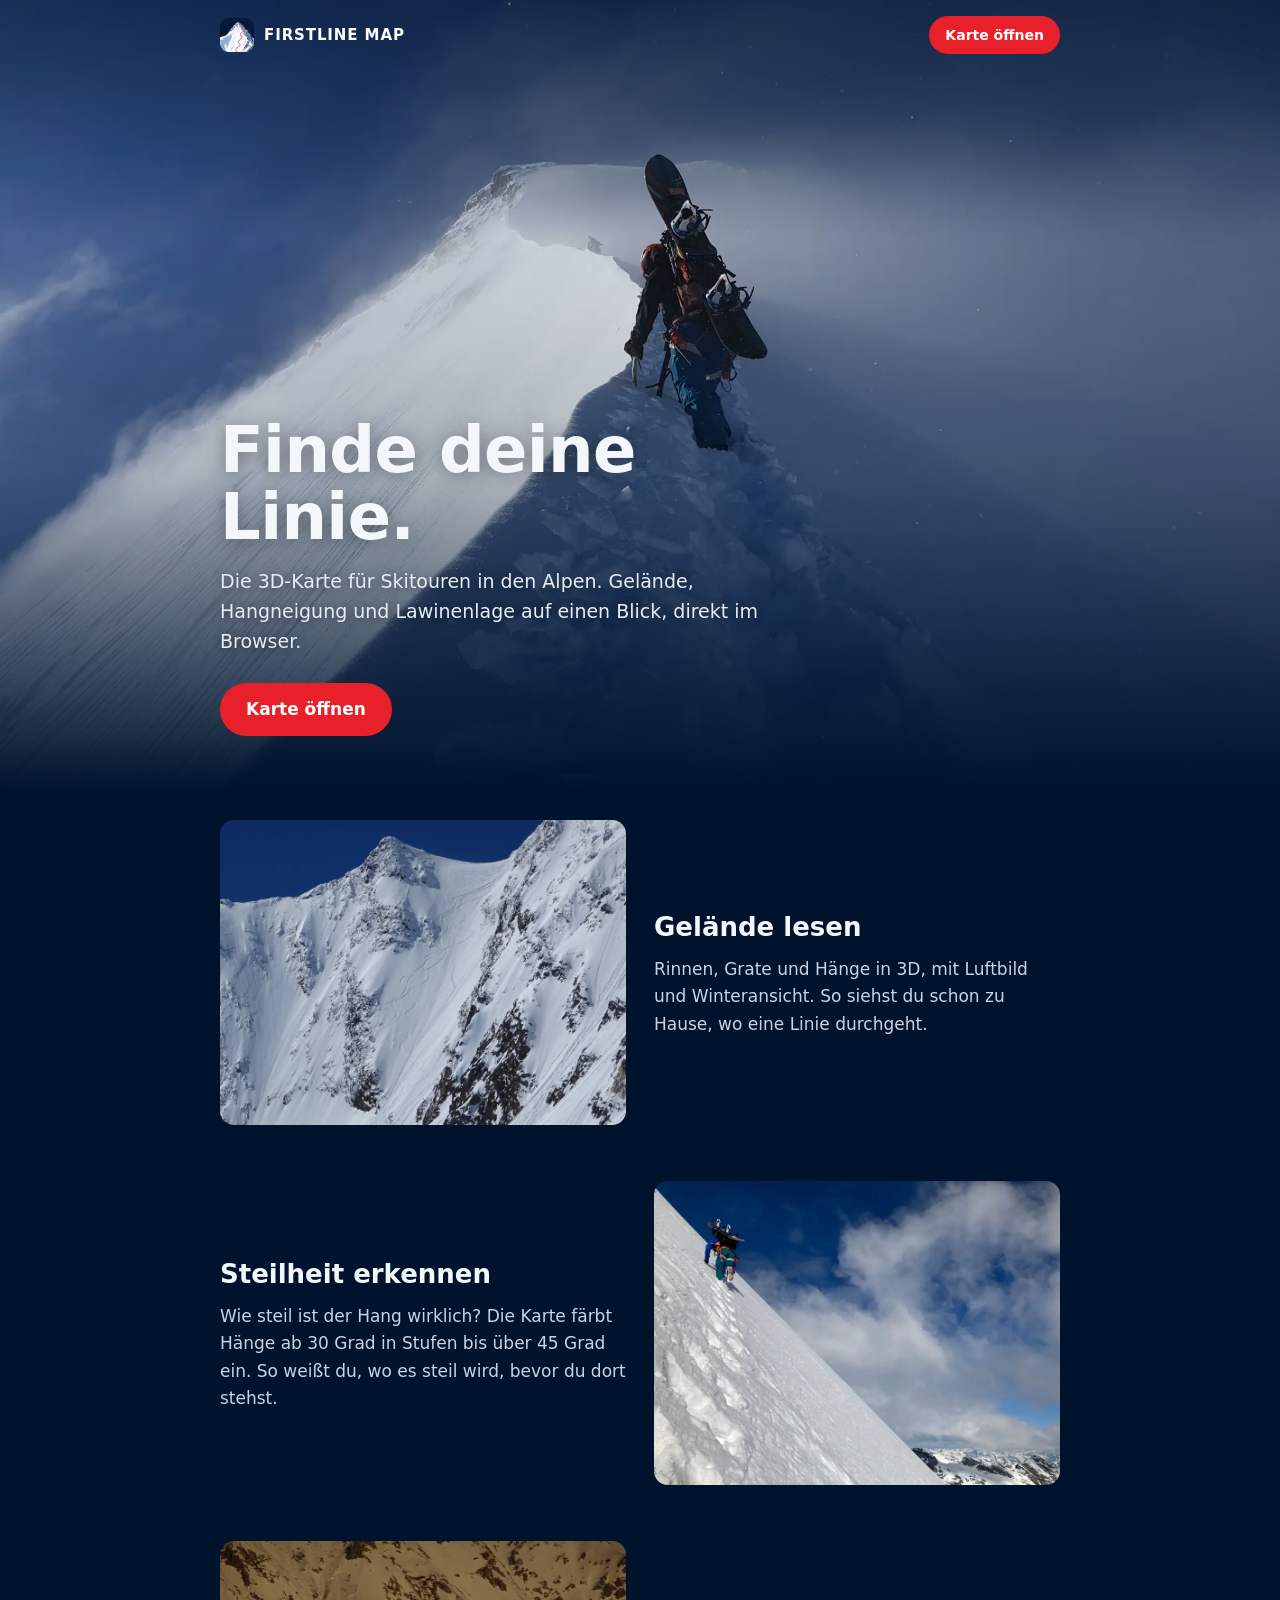
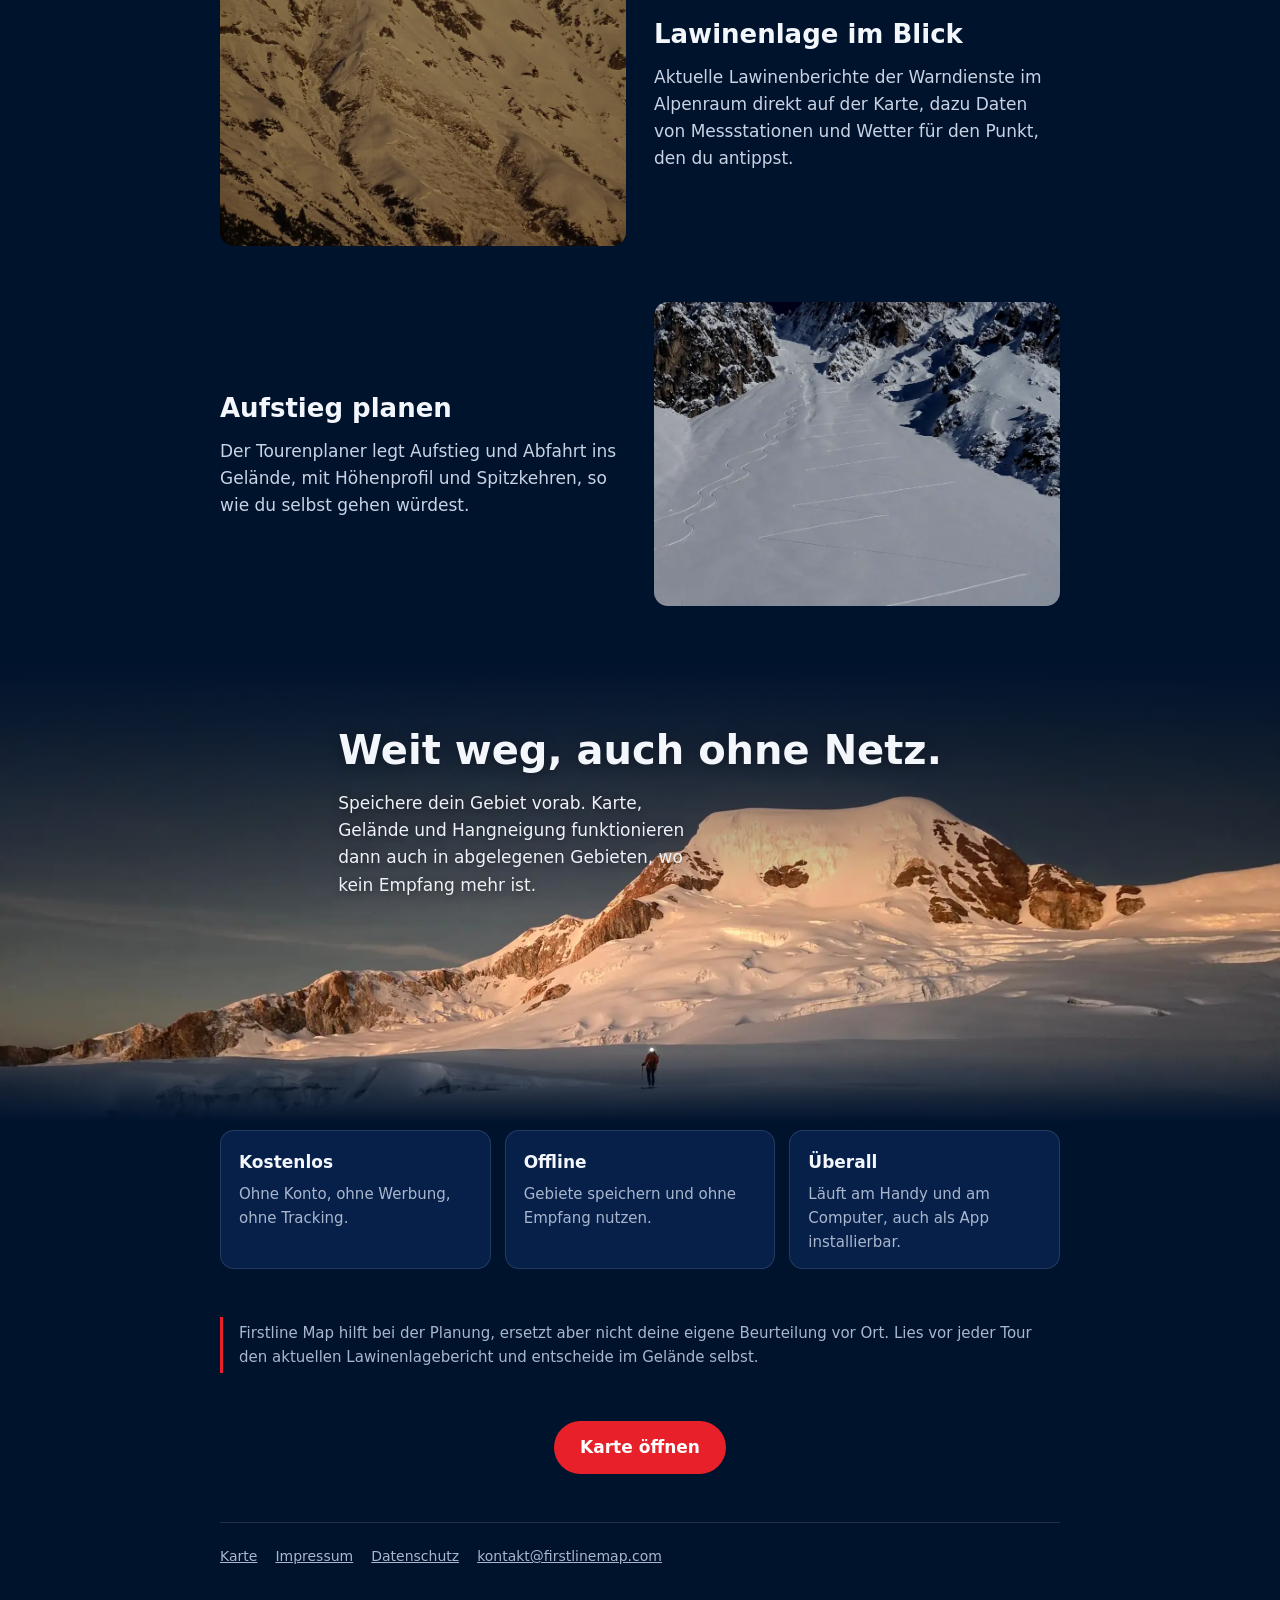
==== commit cb726cda: "Lawinenbild mit neuem Dateinamen gegen Browser-Cache Co-Authored-By: Claude Opus 5.5 <noreply@anthro" ====
--- a/index.html
+++ b/index.html
@@ -53,7 +53,7 @@
   </section>
 
   <section class="story">
-    <img src="img/lawine-900.webp" alt="Bergflanke im Abendlicht mit Anrissen und Ablagerungen mehrerer Lawinen" width="900" height="675" loading="lazy">
+    <img src="img/lawine-quer-900.webp" alt="Bergflanke im Abendlicht mit Anrissen und Ablagerungen mehrerer Lawinen" width="900" height="675" loading="lazy">
     <div>
       <h2>Lawinenlage im Blick</h2>
       <p>Aktuelle Lawinenberichte der Warndienste im Alpenraum direkt auf der Karte, dazu Daten von Messstationen und Wetter für den Punkt, den du antippst.</p>
